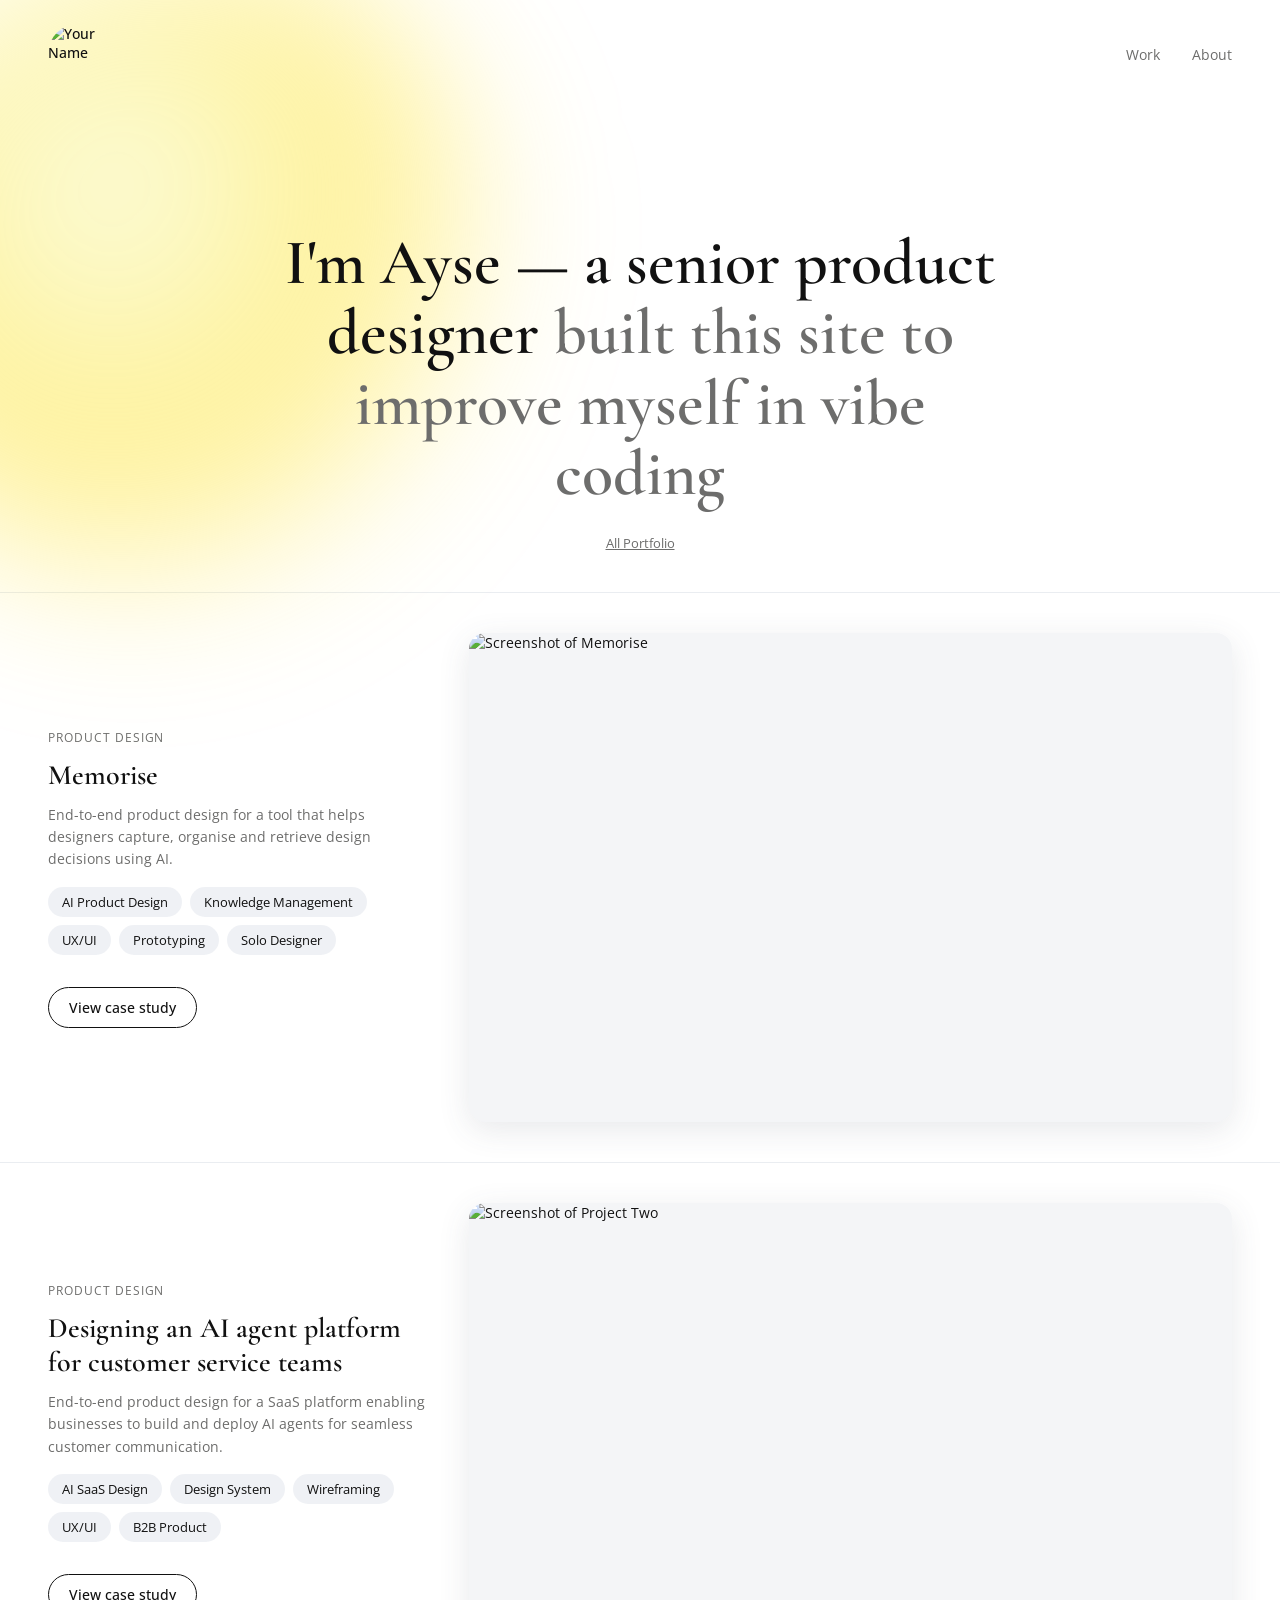
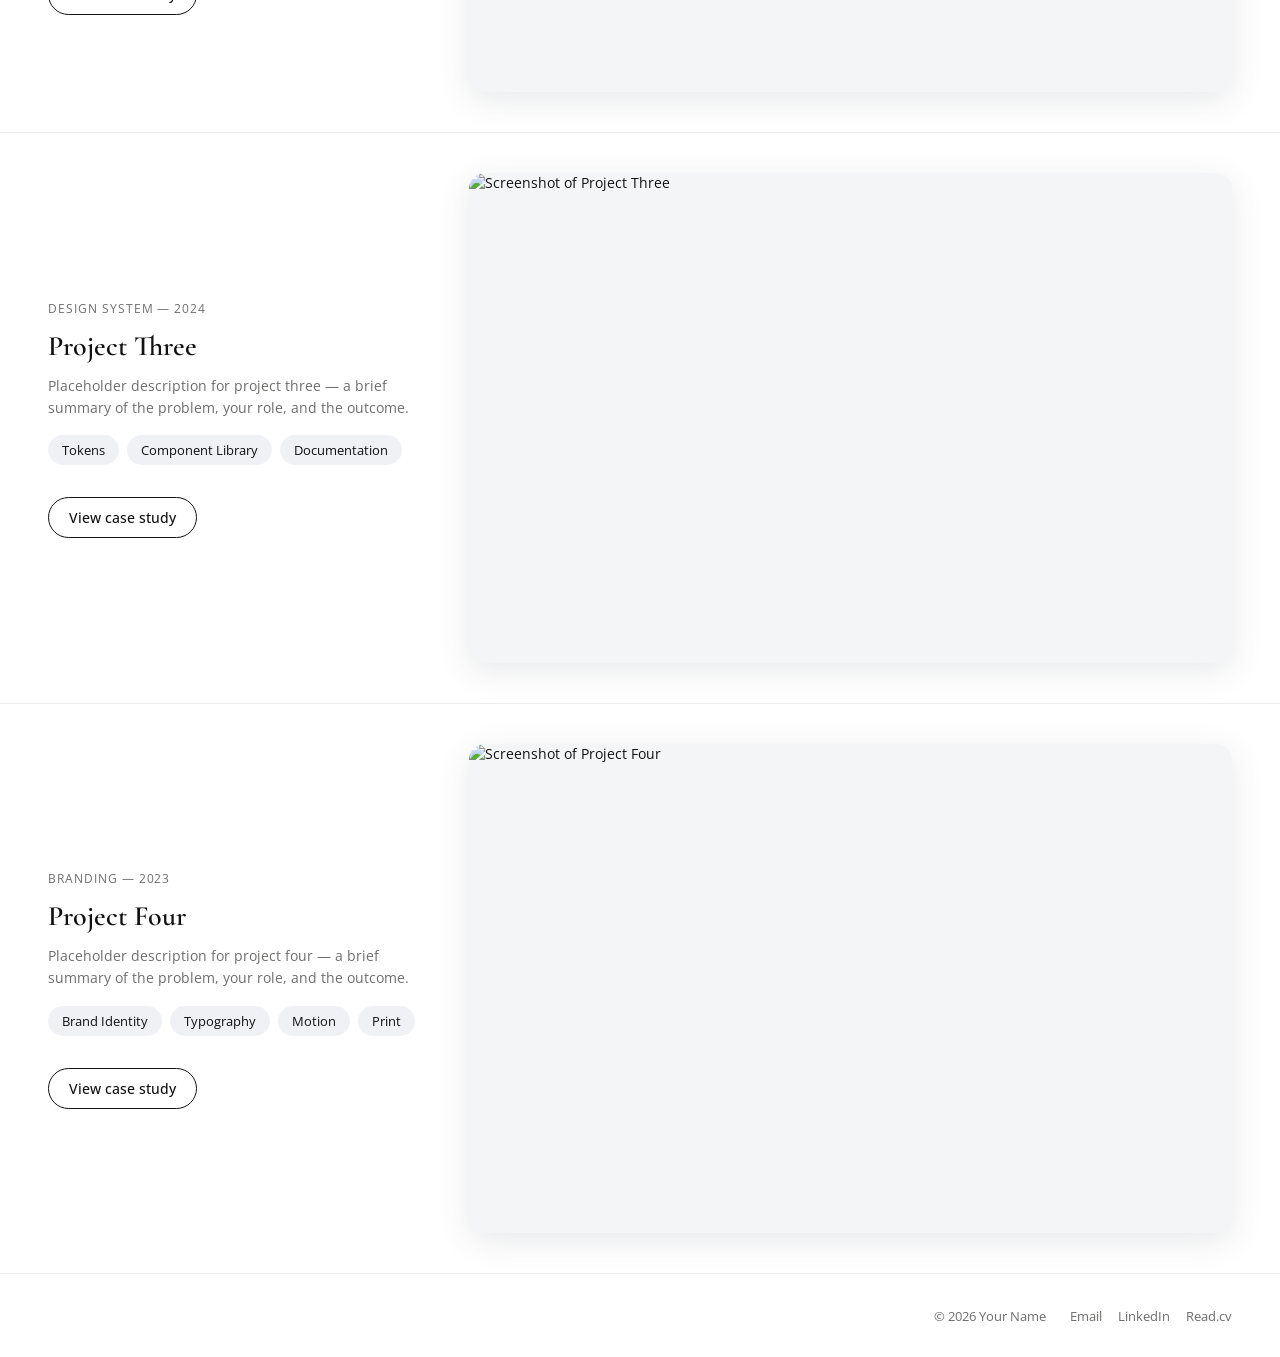
==== index.html @ 59656995 "first commit" ====
<!DOCTYPE html>
<html lang="en">
  <head>
    <meta charset="UTF-8" />
    <meta name="viewport" content="width=device-width, initial-scale=1.0" />
    <title>Portfolio — Product Designer</title>
    <link rel="stylesheet" href="style.css?v=2">
    <style>
      @keyframes heroFloat {
        0%, 100% { transform: translateY(0); }
        50% { transform: translateY(-16px); }
      }

      .hero__inner {
        animation: heroFloat 6s ease-in-out infinite;
      }
    </style>
  </head>
  <body>

    <header class="site-header">
      <nav class="nav" aria-label="Primary navigation">
        <a class="nav__logo" href="/">
          <img class="nav__avatar" src="assets/avatar.jpg" alt="Your Name" width="60" height="60">
        </a>
        <ul class="nav__links" role="list">
          <li class="nav__item"><a class="nav__link" href="#work">Work</a></li>
          <li class="nav__item"><a class="nav__link" href="#about">About</a></li>
        </ul>
      </nav>
    </header>

    <main>

      <section class="hero" id="hero" aria-labelledby="hero-heading">
        <div class="hero__blob" aria-hidden="true"></div>
        <div class="hero__inner">
          <h1 class="hero__heading" id="hero-heading">
            <span class="hero__heading-dark">I'm Ayse — a senior product designer </span><span class="hero__heading-muted">built this site to improve myself in vibe coding</span>
          </h1>
          <div class="hero__meta">
            <a class="hero__meta-item" href="https://uxfol.io/ayseusta" target="_blank" rel="noopener noreferrer">All Portfolio</a>
          </div>
        </div>
      </section>

      <section class="projects">
        <ul class="project-list" role="list">

          <li class="project-row">
            <div class="project-row__text">
              <span class="project-row__label">Product Design</span>
              <h3 class="project-row__title">Memorise</h3>
              <p class="project-row__description">End-to-end product design for a tool that helps designers capture, organise and retrieve design decisions using AI.</p>
              <ul class="project-row__tags" role="list">
                <li class="project-row__tag">AI Product Design</li>
                <li class="project-row__tag">Knowledge Management</li>
                <li class="project-row__tag">UX/UI</li>
                <li class="project-row__tag">Prototyping</li>
                <li class="project-row__tag">Solo Designer</li>
              </ul>
              <a class="project-row__link" href="memorise.html">View case study</a>
            </div>
            <div class="project-row__image">
              <img
                class="project-row__img"
                src="assets/Memorise/thumbnail.png"
                alt="Screenshot of Memorise"
              />
            </div>
          </li>

          <li class="project-row">
            <div class="project-row__text">
              <span class="project-row__label">Product Design</span>
              <h3 class="project-row__title">Designing an AI agent platform for customer service teams</h3>
              <p class="project-row__description">End-to-end product design for a SaaS platform enabling businesses to build and deploy AI agents for seamless customer communication.</p>
              <ul class="project-row__tags" role="list">
                <li class="project-row__tag">AI SaaS Design</li>
                <li class="project-row__tag">Design System</li>
                <li class="project-row__tag">Wireframing</li>
                <li class="project-row__tag">UX/UI</li>
                <li class="project-row__tag">B2B Product</li>
              </ul>
              <a class="project-row__link" href="whitedesk.html">View case study</a>
            </div>
            <div class="project-row__image">
              <img
                class="project-row__img"
                src="assets/Whitedesk/thumbnail.png"
                alt="Screenshot of Project Two"
              />
            </div>
          </li>

          <li class="project-row">
            <div class="project-row__text">
              <span class="project-row__label">Design System — 2024</span>
              <h3 class="project-row__title">Project Three</h3>
              <p class="project-row__description">Placeholder description for project three — a brief summary of the problem, your role, and the outcome.</p>
              <ul class="project-row__tags" role="list">
                <li class="project-row__tag">Tokens</li>
                <li class="project-row__tag">Component Library</li>
                <li class="project-row__tag">Documentation</li>
              </ul>
              <a class="project-row__link" href="case-study.html">View case study</a>
            </div>
            <div class="project-row__image">
              <img
                class="project-row__img"
                alt="Screenshot of Project Three"
              />
            </div>
          </li>

          <li class="project-row">
            <div class="project-row__text">
              <span class="project-row__label">Branding — 2023</span>
              <h3 class="project-row__title">Project Four</h3>
              <p class="project-row__description">Placeholder description for project four — a brief summary of the problem, your role, and the outcome.</p>
              <ul class="project-row__tags" role="list">
                <li class="project-row__tag">Brand Identity</li>
                <li class="project-row__tag">Typography</li>
                <li class="project-row__tag">Motion</li>
                <li class="project-row__tag">Print</li>
              </ul>
              <a class="project-row__link" href="case-study.html">View case study</a>
            </div>
            <div class="project-row__image">
              <img
                class="project-row__img"
                alt="Screenshot of Project Four"
              />
            </div>
          </li>

        </ul>
      </section>

    </main>

    <footer class="site-footer">
      <div class="footer__inner">
        <div class="footer__right">
          <p class="footer__copy">&copy; 2026 Your Name</p>
          <ul class="footer__links" role="list">
            <li class="footer__item"><a class="footer__link" href="mailto:you@example.com">Email</a></li>
            <li class="footer__item"><a class="footer__link" href="https://linkedin.com/in/yourhandle" rel="noopener noreferrer" target="_blank">LinkedIn</a></li>
            <li class="footer__item"><a class="footer__link" href="https://read.cv/yourhandle" rel="noopener noreferrer" target="_blank">Read.cv</a></li>
          </ul>
        </div>
      </div>
    </footer>

  </body>
</html>
---- style.css ----
@import url('https://fonts.googleapis.com/css2?family=Cormorant+Garamond:wght@600&family=Open+Sans:wght@400;500&display=swap');

:root {
  --font-serif: 'Cormorant Garamond', Georgia, serif;
  --font-sans: 'Open Sans', -apple-system, sans-serif;
  --color-primary: #6d6d6c;
  --color-text: #111111;
  --color-bg: #ffffff;
}

body {
  background: var(--color-bg);
  color: var(--color-text);
  font-family: var(--font-sans);
  font-size: 14px;
  margin: 0;
  padding: 0;
}

/* Nav */
.site-header {
  position: relative;
  z-index: 10;
}

.site-header--detail {
  position: sticky;
  top: 0;
  background: var(--color-bg);
  z-index: 100;
}

.nav {
  display: flex;
  justify-content: space-between;
  align-items: center;
  padding: 24px 48px;
}

.nav__logo {
  font-family: var(--font-sans);
  font-weight: 500;
  color: var(--color-text);
  text-decoration: none;
}

.nav__avatar {
  width: 60px;
  height: 60px;
  border-radius: 50%;
  object-fit: cover;
  display: block;
}

.nav__links {
  display: flex;
  list-style: none;
  gap: 32px;
  margin: 0;
  padding: 0;
}

.nav__link {
  color: var(--color-primary);
  text-decoration: none;
  font-size: 14px;
}

/* Hero */
.hero {
  position: relative;
  text-align: center;
  padding: 120px 48px 40px;
}

.hero__heading {
  font-family: var(--font-serif);
  font-size: 64px;
  font-weight: 600;
  line-height: 1.1;
  margin: 0 auto;
  max-width: 720px;
}

.hero__heading-dark {
  color: var(--color-text);
}

.hero__heading-muted {
  color: var(--color-primary);
}

.hero__blob {
  position: absolute;
  width: 680px;
  height: 680px;
  border-radius: 50%;
  background: radial-gradient(ellipse at 40% 35%, rgba(247, 252, 205, 0.55), rgba(254, 222, 11, 0.45) 45%, transparent 72%);
  filter: blur(72px);
  top: -160px;
  left: -160px;
  z-index: 0;
}

.hero__inner {
  position: relative;
  z-index: 1;
}

.hero__meta {
  display: flex;
  align-items: center;
  justify-content: center;
  gap: 24px;
  margin-top: 24px;
}

.hero__meta-item {
  font-size: 13px;
  color: var(--color-primary);
}

/* Project list reset */
.project-list {
  list-style: none;
  padding: 0;
  margin: 0;
}

/* Project rows */
.project-row {
  display: grid;
  grid-template-columns: 1fr 2fr;
  gap: 40px;
  align-items: center;
  padding: 40px 48px;
  border-top: 1px solid rgba(148, 163, 184, 0.2);
}

.project-row__label {
  font-size: 12px;
  text-transform: uppercase;
  letter-spacing: 0.08em;
  color: var(--color-primary);
}

.project-row__title {
  font-family: var(--font-serif);
  font-size: 28px;
  font-weight: 600;
  color: var(--color-text);
  margin: 12px 0;
}

.project-row__description {
  font-size: 14px;
  color: var(--color-primary);
  line-height: 1.6;
  margin: 8px 0 0 0;
}

.project-row__tags {
  display: flex;
  flex-wrap: wrap;
  gap: 8px;
  list-style: none;
  padding: 0;
  margin: 16px 0;
}

.project-row__tag {
  background: rgba(148, 163, 184, 0.15);
  color: var(--color-text);
  border-radius: 999px;
  padding: 6px 14px;
  font-size: 13px;
}

.project-row__link {
  display: inline-flex;
  align-items: center;
  gap: 8px;
  border: 1px solid var(--color-text);
  border-radius: 999px;
  padding: 10px 20px;
  font-size: 14px;
  font-weight: 500;
  color: var(--color-text);
  text-decoration: none;
  background: transparent;
  margin-top: 16px;
  transition: background 0.2s ease, color 0.2s ease;
}

.project-row__link:hover {
  background: var(--color-text);
  color: var(--color-bg);
}

/* Project image */
.project-row__image {
  border-radius: 16px;
  overflow: hidden;
  background: #F4F5F7;
  aspect-ratio: 1440 / 924;
  box-shadow: 0 8px 32px rgba(66, 76, 89, 0.12);
  transition: transform 0.3s ease, box-shadow 0.3s ease;
}

.project-row__image:hover {
  transform: translateY(-8px);
  box-shadow: 0 16px 48px rgba(66, 76, 89, 0.18);
}

.project-row__img {
  width: 100%;
  height: 100%;
  display: block;
  object-fit: contain;
}

/* Footer */
.site-footer {
  padding: 32px 48px;
  border-top: 1px solid rgba(148, 163, 184, 0.2);
}

.footer__inner {
  display: flex;
  justify-content: flex-end;
}

.footer__right {
  display: flex;
  align-items: center;
  gap: 24px;
}

.footer__copy {
  font-size: 13px;
  color: var(--color-primary);
  margin: 0;
}

.footer__links {
  display: flex;
  list-style: none;
  gap: 16px;
  padding: 0;
  margin: 0;
}

.footer__link {
  font-size: 13px;
  color: var(--color-primary);
  text-decoration: none;
}

/* Hide projects heading */
.projects__heading {
  display: none;
}
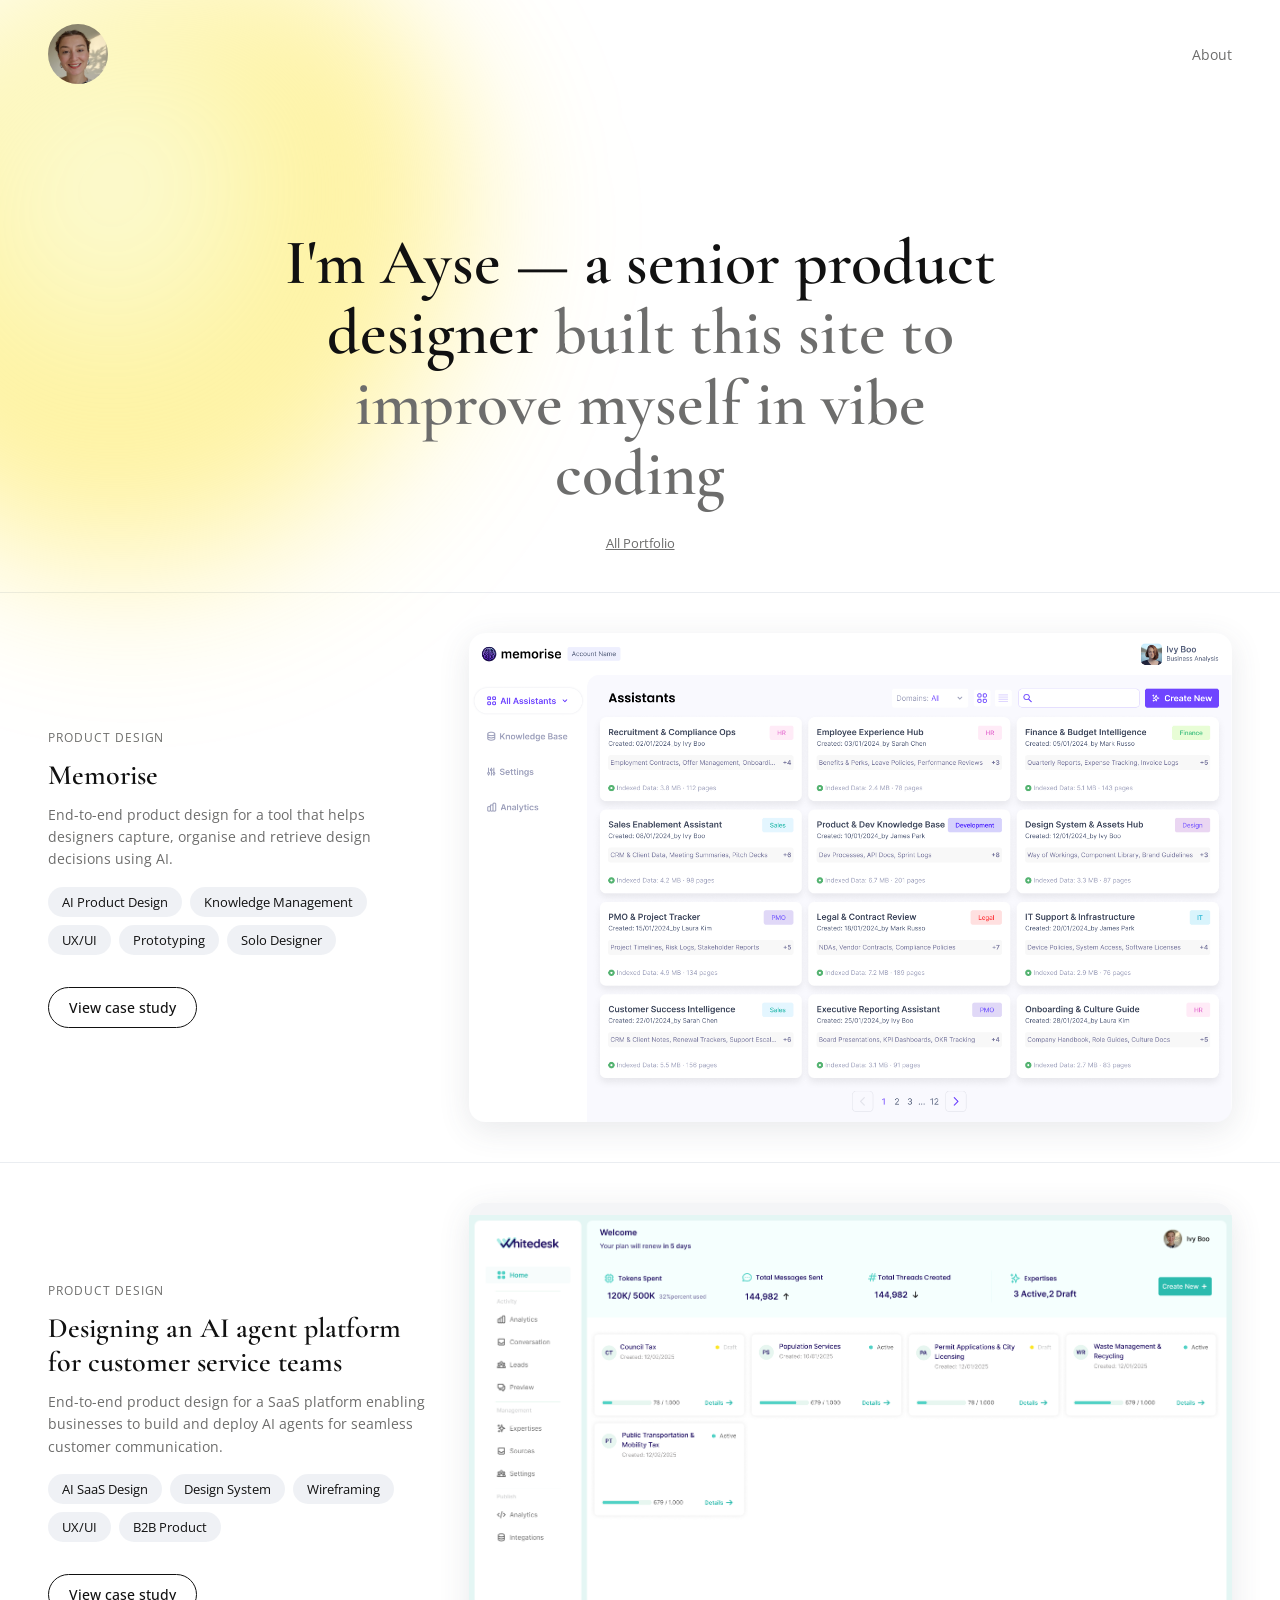
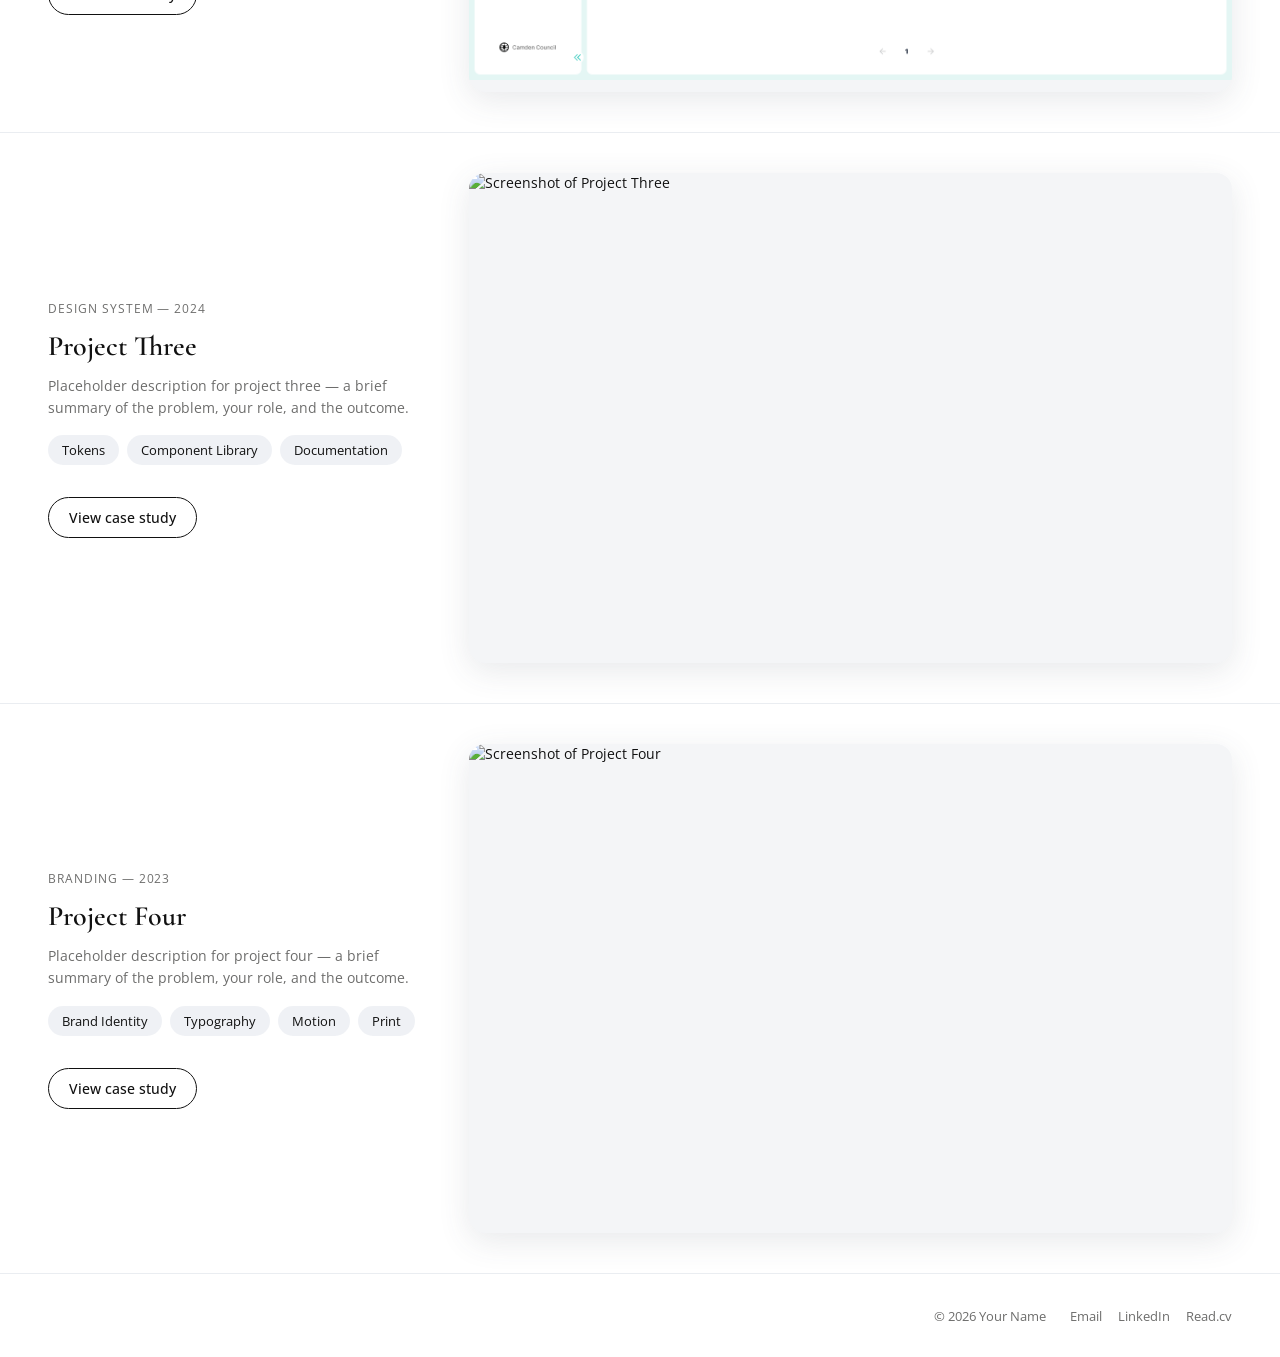
==== commit 2e3b2bd0: "fix image paths" ====
--- a/index.html
+++ b/index.html
@@ -24,7 +24,6 @@
           <img class="nav__avatar" src="assets/avatar.jpg" alt="Your Name" width="60" height="60">
         </a>
         <ul class="nav__links" role="list">
-          <li class="nav__item"><a class="nav__link" href="#work">Work</a></li>
           <li class="nav__item"><a class="nav__link" href="#about">About</a></li>
         </ul>
       </nav>
@@ -64,7 +63,7 @@
             <div class="project-row__image">
               <img
                 class="project-row__img"
-                src="assets/Memorise/thumbnail.png"
+                src="assets/memorise/thumbnail.png"
                 alt="Screenshot of Memorise"
               />
             </div>
@@ -87,7 +86,7 @@
             <div class="project-row__image">
               <img
                 class="project-row__img"
-                src="assets/Whitedesk/thumbnail.png"
+                src="assets/whitedesk/thumbnail.png"
                 alt="Screenshot of Project Two"
               />
             </div>
--- a/style.css
+++ b/style.css
@@ -260,3 +260,63 @@
 .projects__heading {
   display: none;
 }
+
+/* ─── Mobile ─────────────────────────────────────────── */
+@media (max-width: 768px) {
+  .nav {
+    padding: 16px 24px;
+  }
+
+  .nav__avatar {
+    width: 40px;
+    height: 40px;
+  }
+
+  .hero {
+    padding: 80px 24px 32px;
+    text-align: left;
+  }
+
+  .hero__blob {
+    width: 360px;
+    height: 360px;
+    top: -80px;
+    left: -80px;
+  }
+
+  .hero__heading {
+    font-size: 36px;
+  }
+
+  .hero__meta {
+    justify-content: flex-start;
+  }
+
+  .project-row {
+    grid-template-columns: 1fr;
+    padding: 40px 24px;
+    gap: 24px;
+  }
+
+  .project-row__image {
+    order: -1;
+  }
+
+  .project-row__link {
+    margin-top: 8px;
+  }
+
+  .site-footer {
+    padding: 24px;
+  }
+
+  .footer__inner {
+    justify-content: flex-start;
+  }
+
+  .footer__right {
+    flex-direction: column;
+    align-items: flex-start;
+    gap: 12px;
+  }
+}
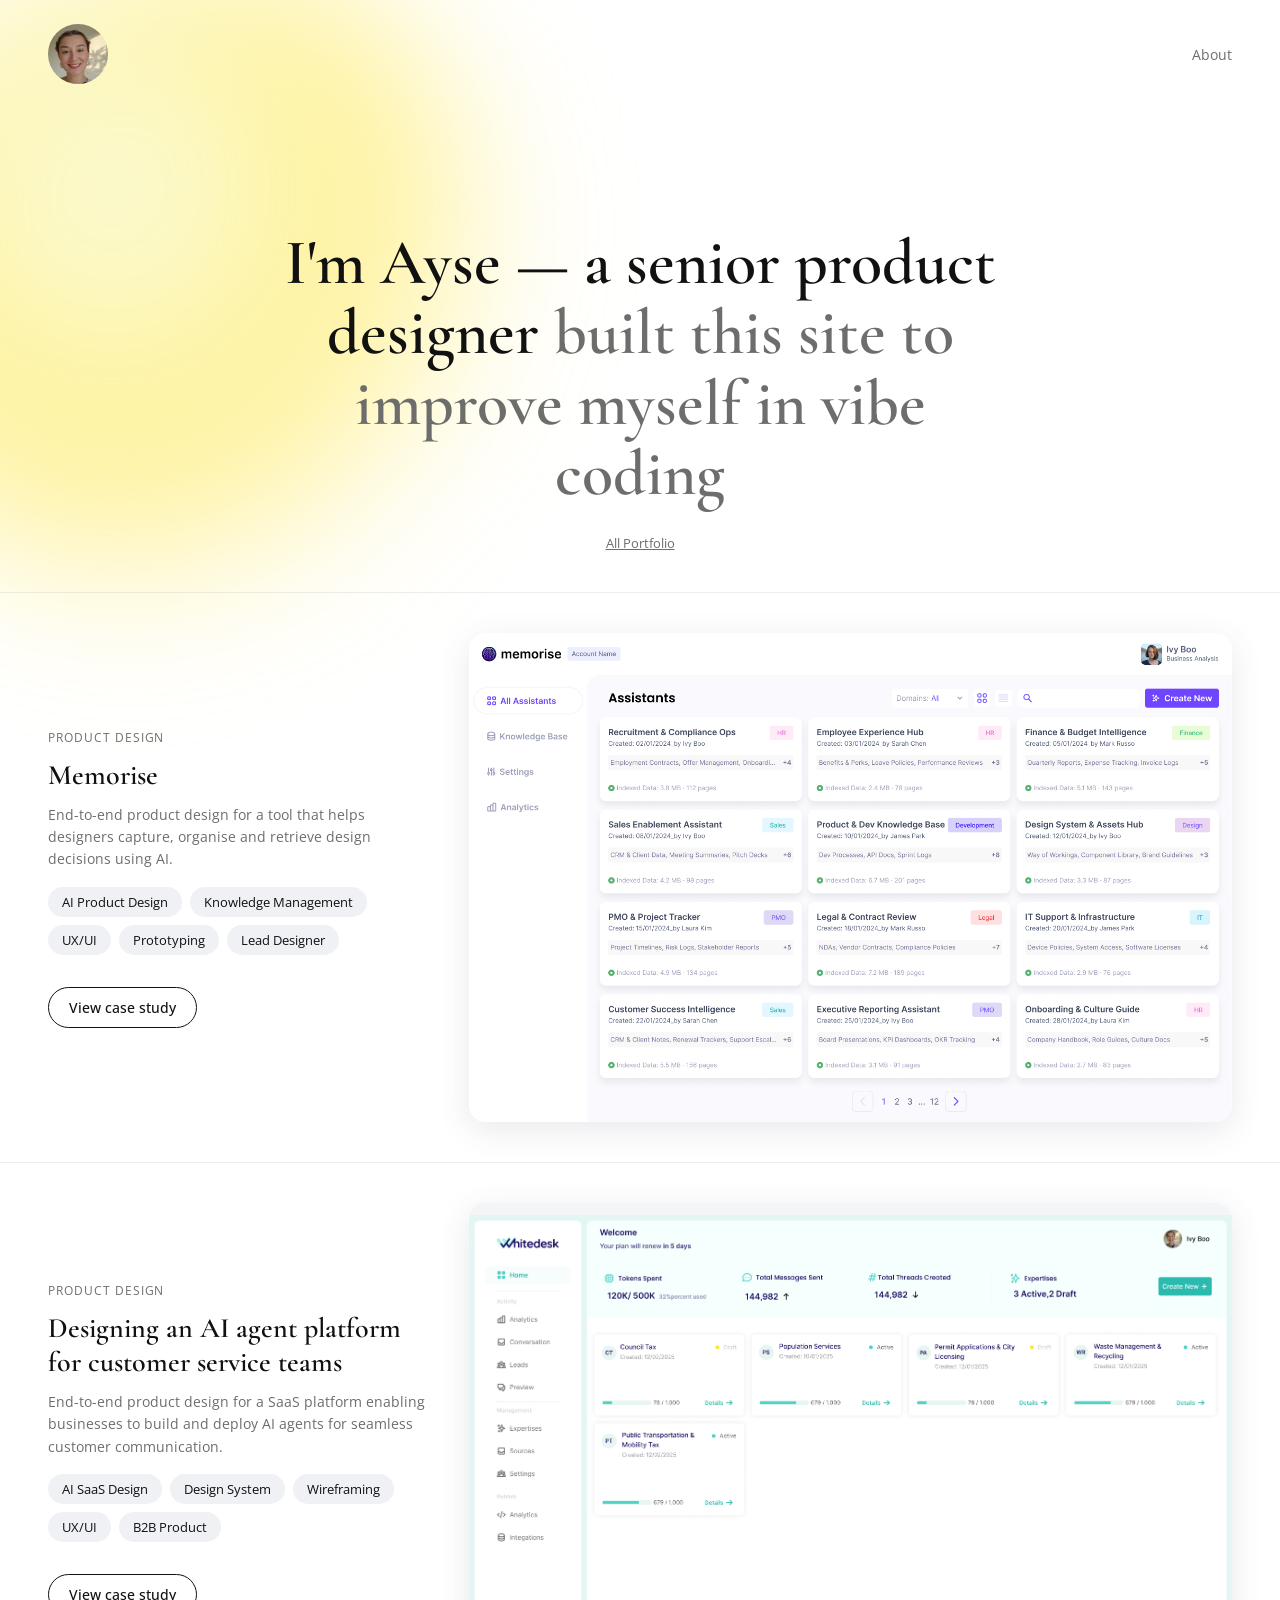
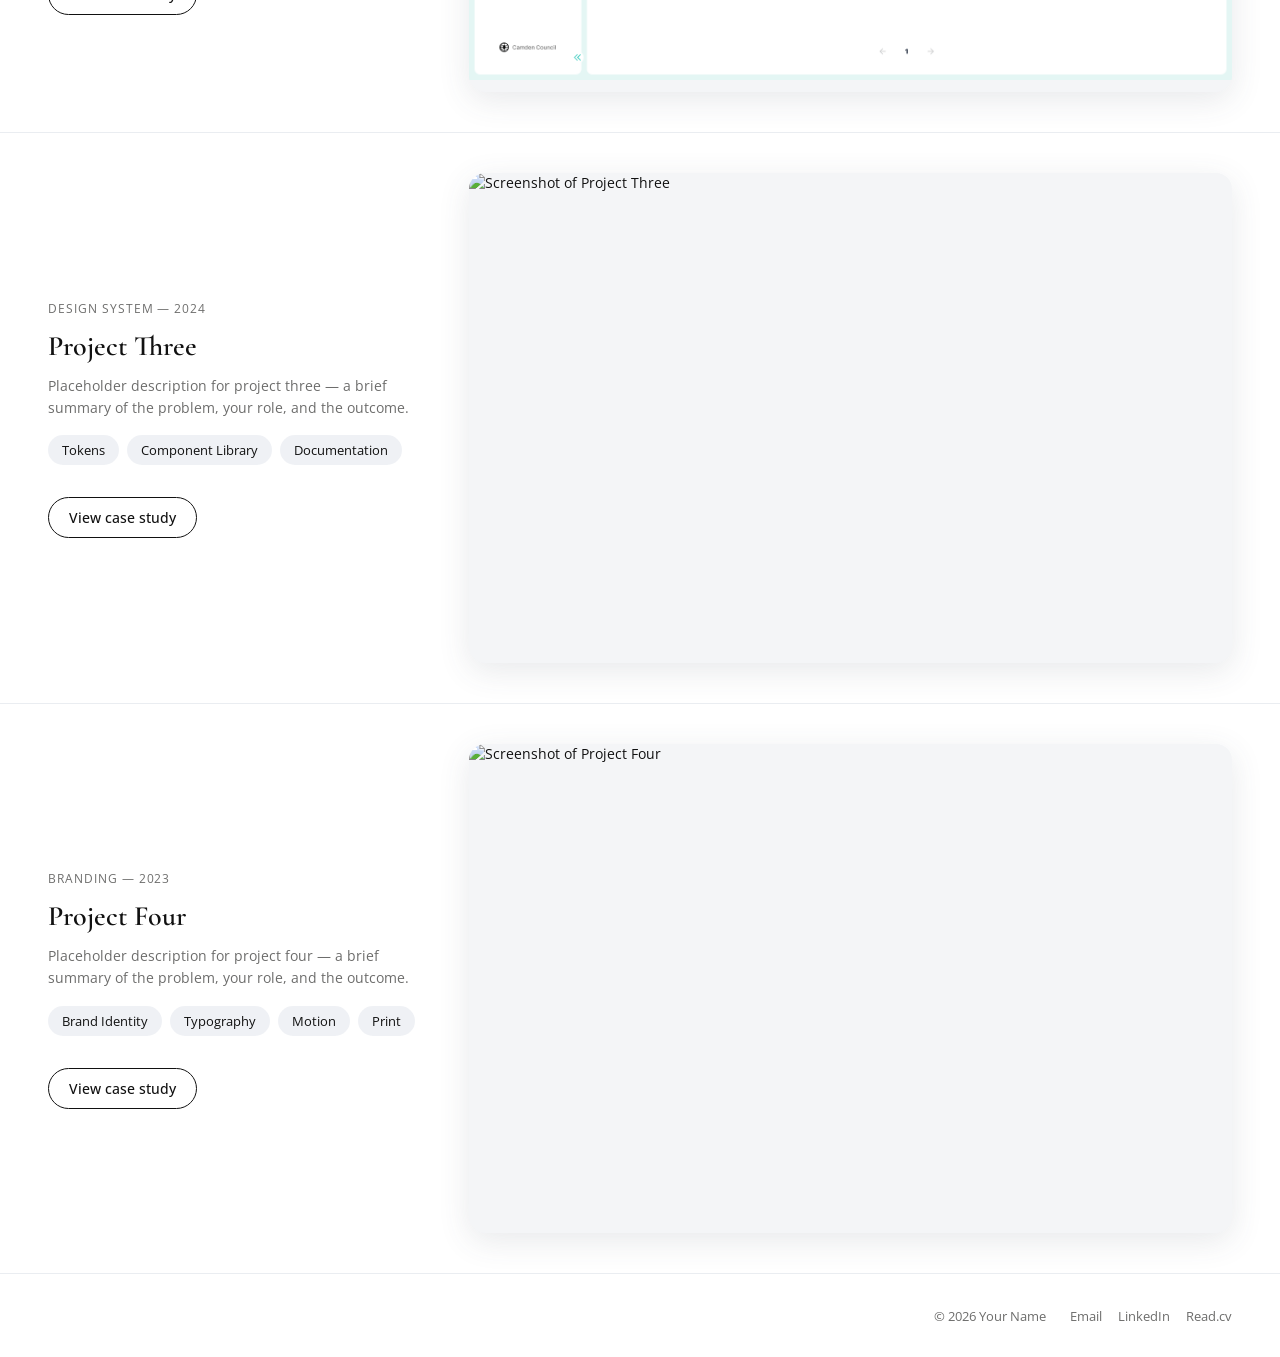
==== commit 010742dc: "Update tags and content" ====
--- a/index.html
+++ b/index.html
@@ -56,7 +56,7 @@
                 <li class="project-row__tag">Knowledge Management</li>
                 <li class="project-row__tag">UX/UI</li>
                 <li class="project-row__tag">Prototyping</li>
-                <li class="project-row__tag">Solo Designer</li>
+                <li class="project-row__tag">Lead Designer</li>
               </ul>
               <a class="project-row__link" href="memorise.html">View case study</a>
             </div>
